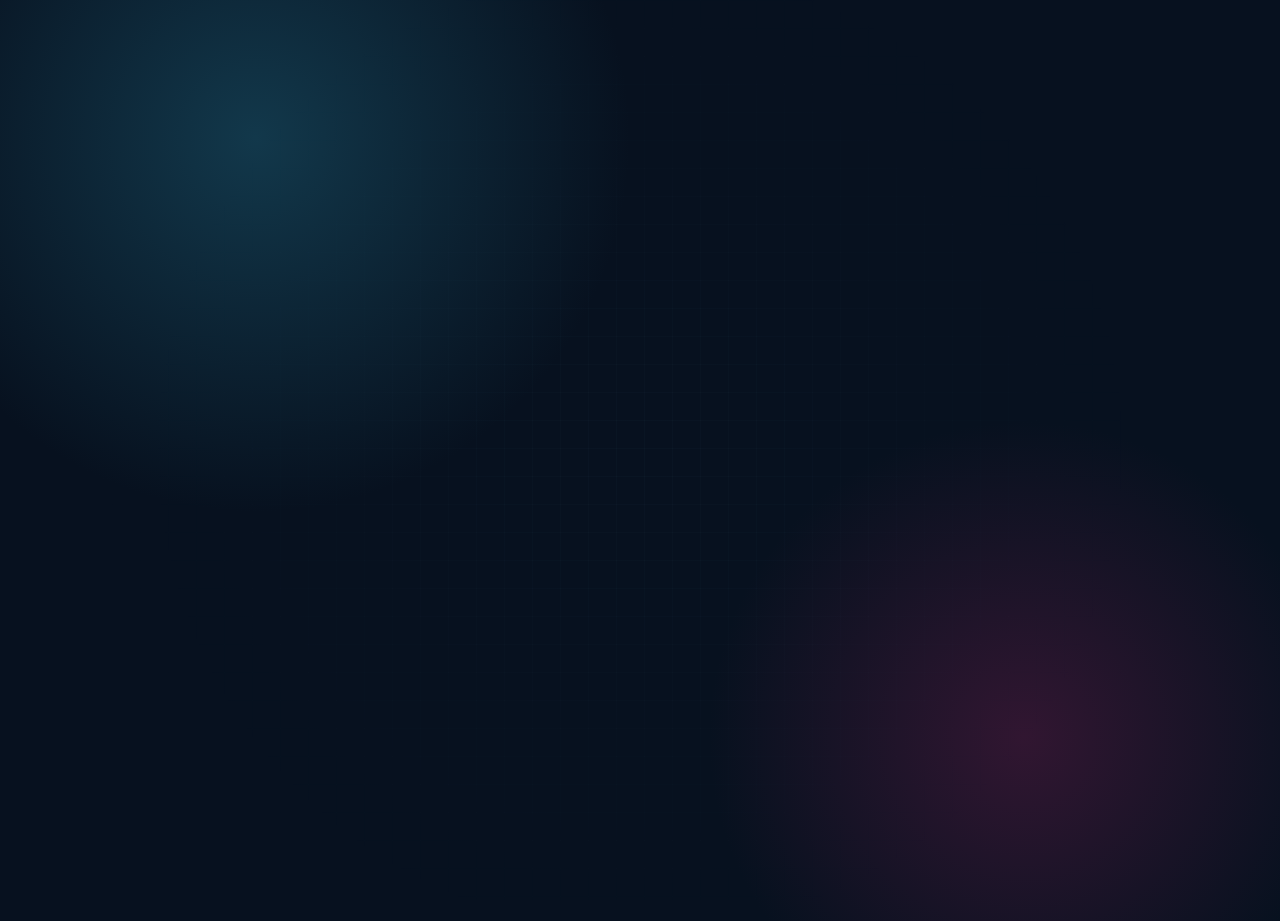
==== index.html @ 6df745f3 "Create Neon Orbit browser game" ====
<!doctype html>
<html lang="ja">
<head>
  <meta charset="utf-8">
  <meta name="viewport" content="width=device-width,initial-scale=1">
  <meta name="theme-color" content="#07111f">
  <title>NEON ORBIT</title>
  <link rel="stylesheet" href="style.css">
</head>
<body>
  <main class="game-shell">
    <header>
      <p class="eyebrow">ONE BUTTON SURVIVAL</p>
      <h1>NEON <em>ORBIT</em></h1>
      <div class="stats" aria-live="polite">
        <span>SCORE <b id="score">0000</b></span>
        <span>BEST <b id="best">0000</b></span>
      </div>
    </header>
    <section class="arena-wrap" aria-label="ゲーム画面">
      <canvas id="game" width="720" height="720"></canvas>
      <div class="overlay" id="overlay">
        <p class="status" id="status">TAP TO LAUNCH</p>
        <p class="instruction" id="instruction">クリック / タップ / SPACE で軌道を切り替え</p>
      </div>
    </section>
    <footer><span>SWITCH THE ORBIT</span><span>DON'T TOUCH THE STATIC</span></footer>
  </main>
  <script src="game.js"></script>
</body>
</html>
---- style.css ----
@import url('https://fonts.googleapis.com/css2?family=DM+Mono:wght@400;500&family=Syne:wght@700;800&display=swap');

:root { --ink:#dff8ff; --cyan:#54f7ff; --hot:#ff5d94; --night:#07111f; }
* { box-sizing:border-box; }
body { margin:0; min-height:100vh; display:grid; place-items:center; overflow:hidden; color:var(--ink); background:radial-gradient(circle at 20% 15%, #12384b 0, transparent 29%), radial-gradient(circle at 80% 80%, #311631 0, transparent 25%), #07111f; font-family:"DM Mono",monospace; }
body::before { content:""; position:fixed; inset:0; opacity:.18; pointer-events:none; background-image:linear-gradient(rgba(169,244,255,.12) 1px,transparent 1px),linear-gradient(90deg,rgba(169,244,255,.12) 1px,transparent 1px); background-size:28px 28px; mask-image:radial-gradient(circle,black,transparent 75%); }
.game-shell { width:min(92vw,760px); padding:28px 20px 20px; text-align:center; }
header { animation:rise .7s ease both; }
.eyebrow { margin:0 0 3px; color:var(--cyan); font-size:10px; letter-spacing:.25em; }
h1 { margin:0; font:800 clamp(38px,8vw,68px)/.9 Syne,sans-serif; letter-spacing:-.07em; color:#f5fdff; text-shadow:0 0 30px rgba(84,247,255,.32); } h1 em { color:var(--hot); font-style:normal; }
.stats { display:flex; justify-content:center; gap:28px; margin:18px 0; font-size:11px; color:#86a5af; letter-spacing:.08em; } .stats b { display:inline-block; min-width:38px; color:var(--ink); font-weight:500; }
.arena-wrap { position:relative; aspect-ratio:1; width:100%; border:1px solid rgba(155,240,255,.24); box-shadow:0 0 0 6px rgba(84,247,255,.035),0 25px 60px #0009; background:#06101c; animation:rise .7s .1s ease both; }
canvas { display:block; width:100%; height:100%; cursor:pointer; touch-action:manipulation; }
.overlay { position:absolute; inset:0; display:grid; place-content:center; gap:11px; pointer-events:none; transition:opacity .25s; background:radial-gradient(circle,transparent 20%,#02080c55); }
.overlay.playing { opacity:0; }.status { margin:0; color:var(--cyan); font:700 clamp(21px,5vw,40px) Syne,sans-serif; letter-spacing:-.05em; text-shadow:0 0 18px var(--cyan); }.instruction { margin:0; font-size:10px; color:#bbd9e1; letter-spacing:.06em; }
footer { display:flex; justify-content:space-between; margin-top:14px; color:#6d929d; font-size:9px; letter-spacing:.1em; animation:rise .7s .2s ease both; }
@keyframes rise { from { opacity:0; transform:translateY(12px); } to { opacity:0; transform:none; } }
@media (max-width:480px) { .game-shell { padding:22px 12px 13px; }.stats { margin:14px 0; } footer { font-size:7px; } }
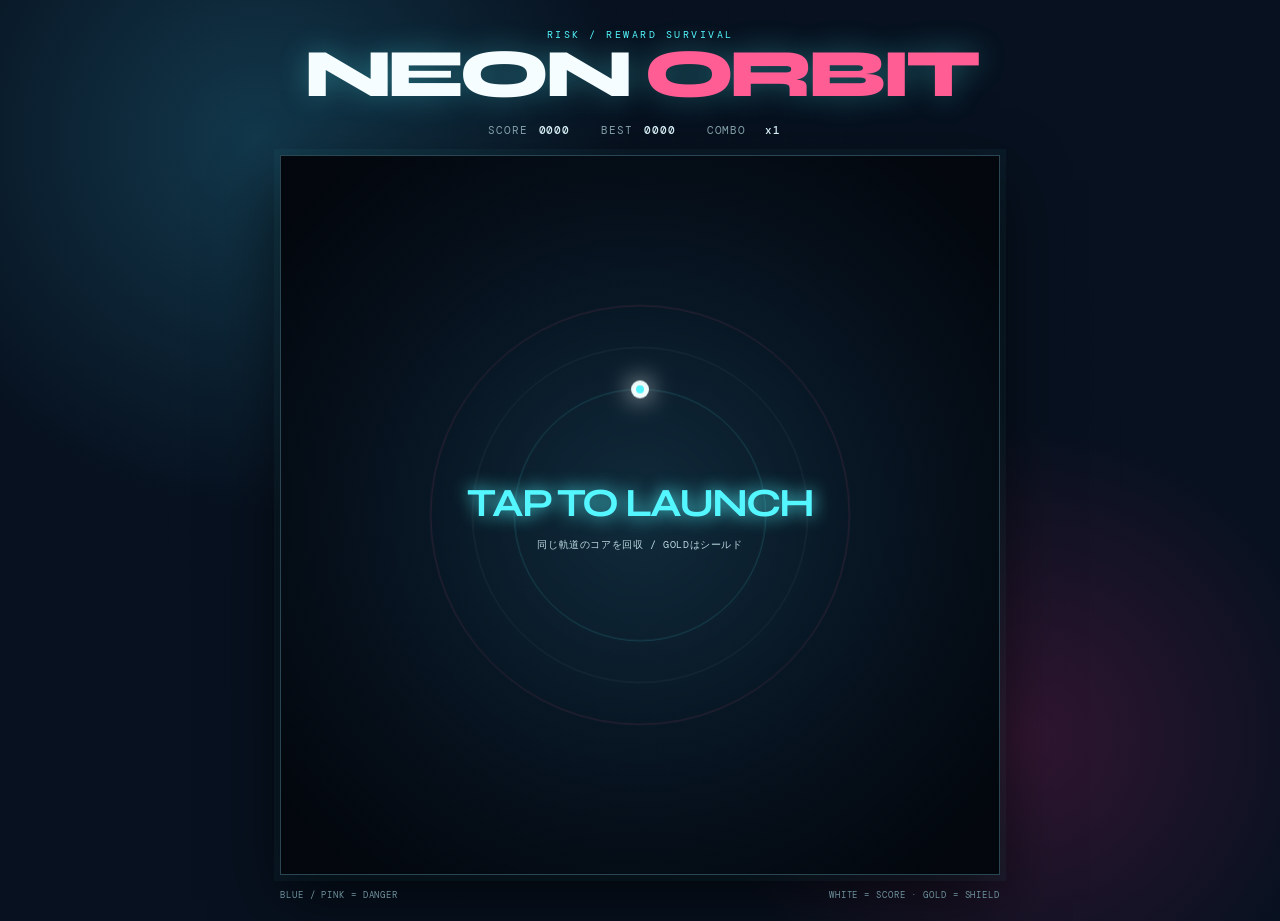
==== commit 4c6f6674: "Add cores, combo scoring, and shield gameplay" ====
--- a/index.html
+++ b/index.html
@@ -10,21 +10,22 @@
 <body>
   <main class="game-shell">
     <header>
-      <p class="eyebrow">ONE BUTTON SURVIVAL</p>
+      <p class="eyebrow">RISK / REWARD SURVIVAL</p>
       <h1>NEON <em>ORBIT</em></h1>
       <div class="stats" aria-live="polite">
         <span>SCORE <b id="score">0000</b></span>
         <span>BEST <b id="best">0000</b></span>
+        <span>COMBO <b id="combo">x1</b></span>
       </div>
     </header>
     <section class="arena-wrap" aria-label="ゲーム画面">
       <canvas id="game" width="720" height="720"></canvas>
       <div class="overlay" id="overlay">
         <p class="status" id="status">TAP TO LAUNCH</p>
-        <p class="instruction" id="instruction">クリック / タップ / SPACE で軌道を切り替え</p>
+        <p class="instruction" id="instruction">同じ軌道のコアを回収 / GOLDはシールド</p>
       </div>
     </section>
-    <footer><span>SWITCH THE ORBIT</span><span>DON'T TOUCH THE STATIC</span></footer>
+    <footer><span>BLUE / PINK = DANGER</span><span>WHITE = SCORE · GOLD = SHIELD</span></footer>
   </main>
   <script src="game.js"></script>
 </body>
--- a/style.css
+++ b/style.css
@@ -14,5 +14,5 @@
 .overlay { position:absolute; inset:0; display:grid; place-content:center; gap:11px; pointer-events:none; transition:opacity .25s; background:radial-gradient(circle,transparent 20%,#02080c55); }
 .overlay.playing { opacity:0; }.status { margin:0; color:var(--cyan); font:700 clamp(21px,5vw,40px) Syne,sans-serif; letter-spacing:-.05em; text-shadow:0 0 18px var(--cyan); }.instruction { margin:0; font-size:10px; color:#bbd9e1; letter-spacing:.06em; }
 footer { display:flex; justify-content:space-between; margin-top:14px; color:#6d929d; font-size:9px; letter-spacing:.1em; animation:rise .7s .2s ease both; }
-@keyframes rise { from { opacity:0; transform:translateY(12px); } to { opacity:0; transform:none; } }
+@keyframes rise { from { opacity:0; transform:translateY(12px); } to { opacity:1; transform:none; } }
 @media (max-width:480px) { .game-shell { padding:22px 12px 13px; }.stats { margin:14px 0; } footer { font-size:7px; } }
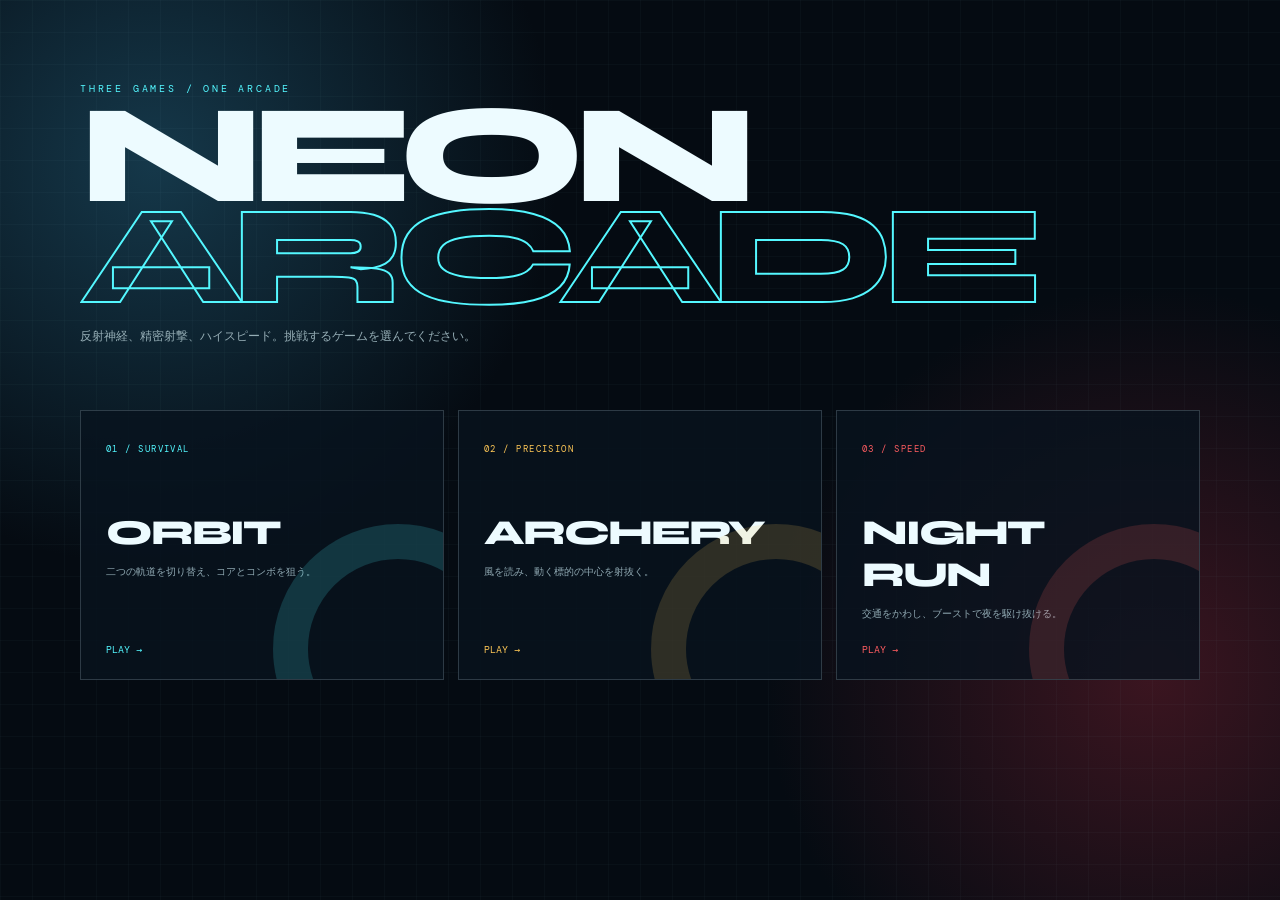
==== commit aa81a8eb: "Add arcade hub, archery, and racing games" ====
--- a/index.html
+++ b/index.html
@@ -1,32 +1 @@
-<!doctype html>
-<html lang="ja">
-<head>
-  <meta charset="utf-8">
-  <meta name="viewport" content="width=device-width,initial-scale=1">
-  <meta name="theme-color" content="#07111f">
-  <title>NEON ORBIT</title>
-  <link rel="stylesheet" href="style.css">
-</head>
-<body>
-  <main class="game-shell">
-    <header>
-      <p class="eyebrow">RISK / REWARD SURVIVAL</p>
-      <h1>NEON <em>ORBIT</em></h1>
-      <div class="stats" aria-live="polite">
-        <span>SCORE <b id="score">0000</b></span>
-        <span>BEST <b id="best">0000</b></span>
-        <span>COMBO <b id="combo">x1</b></span>
-      </div>
-    </header>
-    <section class="arena-wrap" aria-label="ゲーム画面">
-      <canvas id="game" width="720" height="720"></canvas>
-      <div class="overlay" id="overlay">
-        <p class="status" id="status">TAP TO LAUNCH</p>
-        <p class="instruction" id="instruction">同じ軌道のコアを回収 / GOLDはシールド</p>
-      </div>
-    </section>
-    <footer><span>BLUE / PINK = DANGER</span><span>WHITE = SCORE · GOLD = SHIELD</span></footer>
-  </main>
-  <script src="game.js"></script>
-</body>
-</html>
+<!doctype html><html lang="ja"><head><meta charset="utf-8"><meta name="viewport" content="width=device-width,initial-scale=1"><meta name="theme-color" content="#07111f"><title>NEON ARCADE</title><link rel="stylesheet" href="arcade.css"></head><body><main><p class="eyebrow">THREE GAMES / ONE ARCADE</p><h1>NEON<br><em>ARCADE</em></h1><p class="lead">反射神経、精密射撃、ハイスピード。挑戦するゲームを選んでください。</p><section class="grid"><a class="card orbit" href="orbit/"><span>01 / SURVIVAL</span><b>ORBIT</b><p>二つの軌道を切り替え、コアとコンボを狙う。</p><i>PLAY →</i></a><a class="card archery" href="archery/"><span>02 / PRECISION</span><b>ARCHERY</b><p>風を読み、動く標的の中心を射抜く。</p><i>PLAY →</i></a><a class="card race" href="race/"><span>03 / SPEED</span><b>NIGHT RUN</b><p>交通をかわし、ブーストで夜を駆け抜ける。</p><i>PLAY →</i></a></section></main></body></html>
--- a/arcade.css
+++ b/arcade.css
@@ -0,0 +1 @@
+@import url('https://fonts.googleapis.com/css2?family=DM+Mono:wght@400;500&family=Syne:wght@700;800&display=swap');:root{--ink:#edfbff;--cyan:#54f7ff;--red:#ff5d61;--gold:#ffc857}*{box-sizing:border-box}body{margin:0;min-height:100vh;color:var(--ink);background:radial-gradient(circle at 12% 18%,#15384a,transparent 30%),radial-gradient(circle at 90% 75%,#3b1520,transparent 29%),#050b12;font-family:'DM Mono',monospace}body:before{content:'';position:fixed;inset:0;opacity:.14;background-image:linear-gradient(#b8f5ff33 1px,transparent 1px),linear-gradient(90deg,#b8f5ff33 1px,transparent 1px);background-size:32px 32px;pointer-events:none}main{position:relative;width:min(1120px,92vw);margin:auto;padding:8vh 0}.eyebrow{color:var(--cyan);font-size:10px;letter-spacing:.28em}h1{margin:10px 0 18px;font:800 clamp(64px,11vw,145px)/.72 Syne,sans-serif;letter-spacing:-.08em}h1 em{color:transparent;font-style:normal;-webkit-text-stroke:2px var(--cyan)}.lead{max-width:520px;color:#95adb5;font-size:12px;line-height:1.8}.grid{display:grid;grid-template-columns:repeat(3,1fr);gap:14px;margin-top:7vh}.card{position:relative;min-height:270px;padding:25px;color:var(--ink);text-decoration:none;border:1px solid #dff8ff2e;overflow:hidden;transition:.25s;background:#08131fcc}.card:after{content:'';position:absolute;width:180px;height:180px;border:35px solid var(--accent);border-radius:50%;right:-80px;bottom:-95px;opacity:.16;transition:.3s}.card:hover{transform:translateY(-7px);border-color:var(--accent);box-shadow:0 18px 50px #0008}.card:hover:after{transform:scale(1.2)}.card span{font-size:9px;color:var(--accent);letter-spacing:.16em}.card b{display:block;margin-top:55px;font:800 35px Syne,sans-serif;letter-spacing:-.06em}.card p{max-width:240px;color:#91aab3;font-size:10px;line-height:1.6}.card i{position:absolute;bottom:23px;color:var(--accent);font-style:normal;font-size:10px}.orbit{--accent:var(--cyan)}.archery{--accent:var(--gold)}.race{--accent:var(--red)}@media(max-width:700px){main{padding:5vh 0}.grid{grid-template-columns:1fr;margin-top:5vh}.card{min-height:190px}.card b{margin-top:28px}h1{font-size:20vw}}
